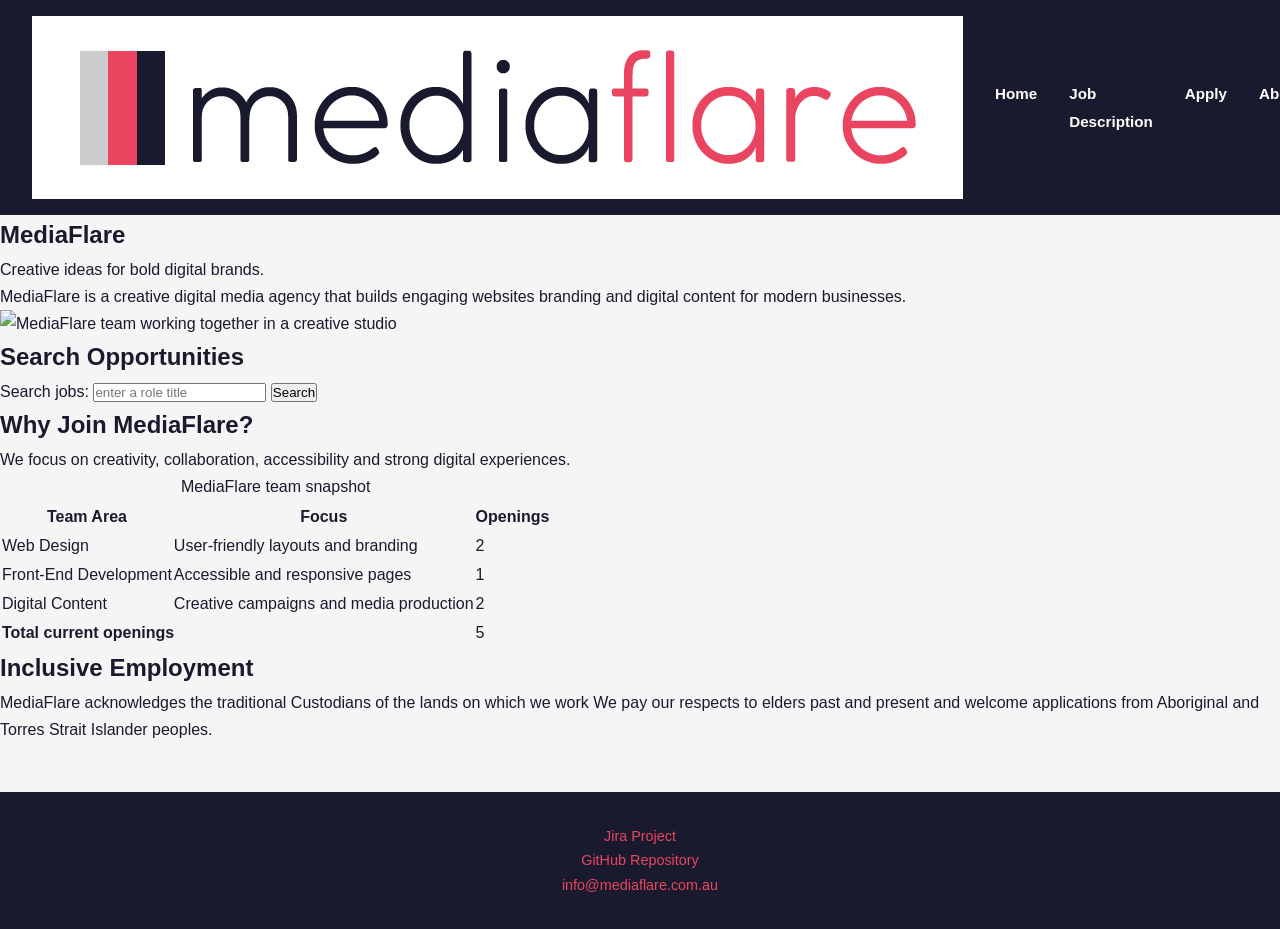
==== index.html @ f5e96e4b "added new footer in jobs html" ====
<!DOCTYPE html>
<html lang="en">

<head>
    <meta charset="UTF-8">
    <meta name="viewport" content="width=device-width, initial-scale=1.0">
    <title>Home - MediaFlare</title>
    <link rel="stylesheet" href="assets/style.css" />
</head>

<body>
    <nav aria-label="Main navigation">
        <img src="assets/mediaflare_logo.svg" alt="mediaflare logo">
        <ul>
            <li><a href="index.html">Home</a></li>
            <li><a href="jobs.html">Job Description</a></li>
            <li><a href="apply.html">Apply</a></li>
            <li><a href="about.html">About</a></li>
        </ul>
    </nav>

    <section>
        <h1>MediaFlare</h1>
        <p>Creative ideas for bold digital brands.</p>
        <p>MediaFlare is a creative digital media agency that builds engaging websites branding and digital content for
            modern businesses.
        </p>
        <img src="assets/team-photo.jpg" alt="MediaFlare team working together in a creative studio">
    </section>

    <main>
        <section>
            <h2>Search Opportunities</h2>
            <form action="jobs.html" method="get">
                <p>
                    <label for="site-search">Search jobs:</label>
                    <input type="text" id="site-search" name="search" placeholder="enter a role title">
                    <button type="submit">Search</button>
                </p>
            </form>
        </section>

        <section>
            <h2>Why Join MediaFlare?</h2>
            <p>
                We focus on creativity, collaboration, accessibility and strong digital experiences.
            </p>

            <table>
                <caption>MediaFlare team snapshot</caption>
                <thead>
                    <tr>
                        <th>Team Area</th>
                        <th>Focus</th>
                        <th>Openings</th>
                    </tr>
                </thead>
                <tbody>
                    <tr>
                        <td>Web Design</td>
                        <td>User-friendly layouts and branding</td>
                        <td>2</td>
                    </tr>
                    <tr>
                        <td>Front-End Development</td>
                        <td>Accessible and responsive pages</td>
                        <td>1</td>
                    </tr>
                    <tr>
                        <td>Digital Content</td>
                        <td>Creative campaigns and media production</td>
                        <td>2</td>
                    </tr>
                </tbody>
                <tfoot>
                    <tr>
                        <td colspan="2"><strong>Total current openings</strong></td>
                        <td>5</td>
                    </tr>
                </tfoot>
            </table>
        </section>

        <section>
            <h2>Inclusive Employment</h2>
            <p>
                MediaFlare acknowledges the traditional Custodians of the lands on which we work We pay our respects to
                elders past and present and welcome applications from Aboriginal and Torres Strait Islander peoples.
            </p>
        </section>
    </main>


    <footer>
        <p><a href="https://cos10026group4.atlassian.net/jira/software/projects/SCRUM/summary">Jira Project</a></p>
        <p><a href="https://github.com/106514992/COS10026-Applied-Web-Project-Part-1-of-2">GitHub Repository</a></p>
        <p><a href="mailto:info@mediaflare.com.au">info@mediaflare.com.au</a></p>
    </footer>

</body>

</html>
---- assets/style.css ----
/* ========================
   About Page CSS
======================== */

/* Global Reset */
* {
    margin: 0;
    padding: 0;
    box-sizing: border-box;
}

body {
    font-family: 'Segoe UI', sans-serif;
    background-color: #f5f5f5;
    color: #1a1a2e;
    line-height: 1.7;
}

/* Nav */
nav {
    display: flex;
    align-items: center;
    gap: 2rem;
    padding: 1rem 2rem;
    background-color: #1a1a2e;
}

nav ul {
    list-style: none;
    display: flex;
    gap: 2rem;
    margin: 0;
    padding: 0;
}

nav ul li a {
    color: #ffffff;
    text-decoration: none;
    font-weight: bold;
    font-size: 0.95rem;
}

nav ul li a:hover {
    color: #e94560;
}

/* Hero */
.about-hero {
    background-color: #1a1a2e;
    color: #ffffff;
    padding: 4rem 2rem;
    text-align: center;
}

.about-hero h1 {
    font-size: 2.5rem;
    color: #e94560;
    margin-bottom: 0.5rem;
}

.about-hero p {
    font-size: 1.1rem;
    color: #cccccc;
}

/* Sections */
.section-container {
    max-width: 1100px;
    margin: 2rem auto;
    padding: 2rem;
    background-color: #ffffff;
    border-radius: 8px;
}

.section-title {
    font-size: 1.6rem;
    color: #1a1a2e;
    border-left: 5px solid #e94560;
    padding-left: 1rem;
    margin-bottom: 1.5rem;
}

/* Acknowledgement */
.acknowledgement {
    background-color: #fff8e7;
    border: 2px solid #e6a817;
    border-radius: 8px;
    padding: 1.5rem 2rem;
}

.acknowledgement h2 {
    color: #7a4f00;
    margin-bottom: 0.75rem;
}

.acknowledgement p {
    color: #5a3e00;
}

/* Group Info List */
.group-info-list {
    list-style: disc;
    padding-left: 1.5rem;
    font-size: 1rem;
    line-height: 2;
}

.group-info-list li ul {
    list-style: circle;
    padding-left: 1.5rem;
}

/* Member Definition List */
dl.member-list {
    display: grid;
    grid-template-columns: 1fr 2fr;
    gap: 1rem 1.5rem;
}

dl.member-list dt {
    font-weight: bold;
    color: #1a1a2e;
    border-bottom: 1px solid #ddd;
    padding-bottom: 1rem;
}

dl.member-list dd {
    color: #444;
    border-bottom: 1px solid #ddd;
    padding-bottom: 1rem;
    margin: 0;
}

/* Quote Block */
.quote-block {
    background: #f0f0f5;
    border-left: 4px solid #e94560;
    padding: 0.75rem 1rem;
    margin-top: 0.75rem;
    border-radius: 0 8px 8px 0;
}

.quote-block .original {
    font-style: italic;
    font-size: 1rem;
    color: #222;
}

.quote-block .translation {
    font-size: 0.85rem;
    color: #666;
    margin-top: 0.25rem;
}

/* Footer */
footer {
    background-color: #1a1a2e;
    color: #cccccc;
    text-align: center;
    padding: 2rem 1rem;
    margin-top: 3rem;
    font-size: 0.9rem;
}

footer a {
    color: #e94560;
    text-decoration: none;
}

footer a:hover {
    text-decoration: underline;
}

/* Responsive */
@media (max-width: 768px) {
    dl.member-list {
        grid-template-columns: 1fr;
    }

    .about-hero h1 {
        font-size: 1.8rem;
    }

    nav {
        flex-direction: column;
        align-items: flex-start;
    }

    nav ul {
        flex-direction: column;
        gap: 0.5rem;
    }
}
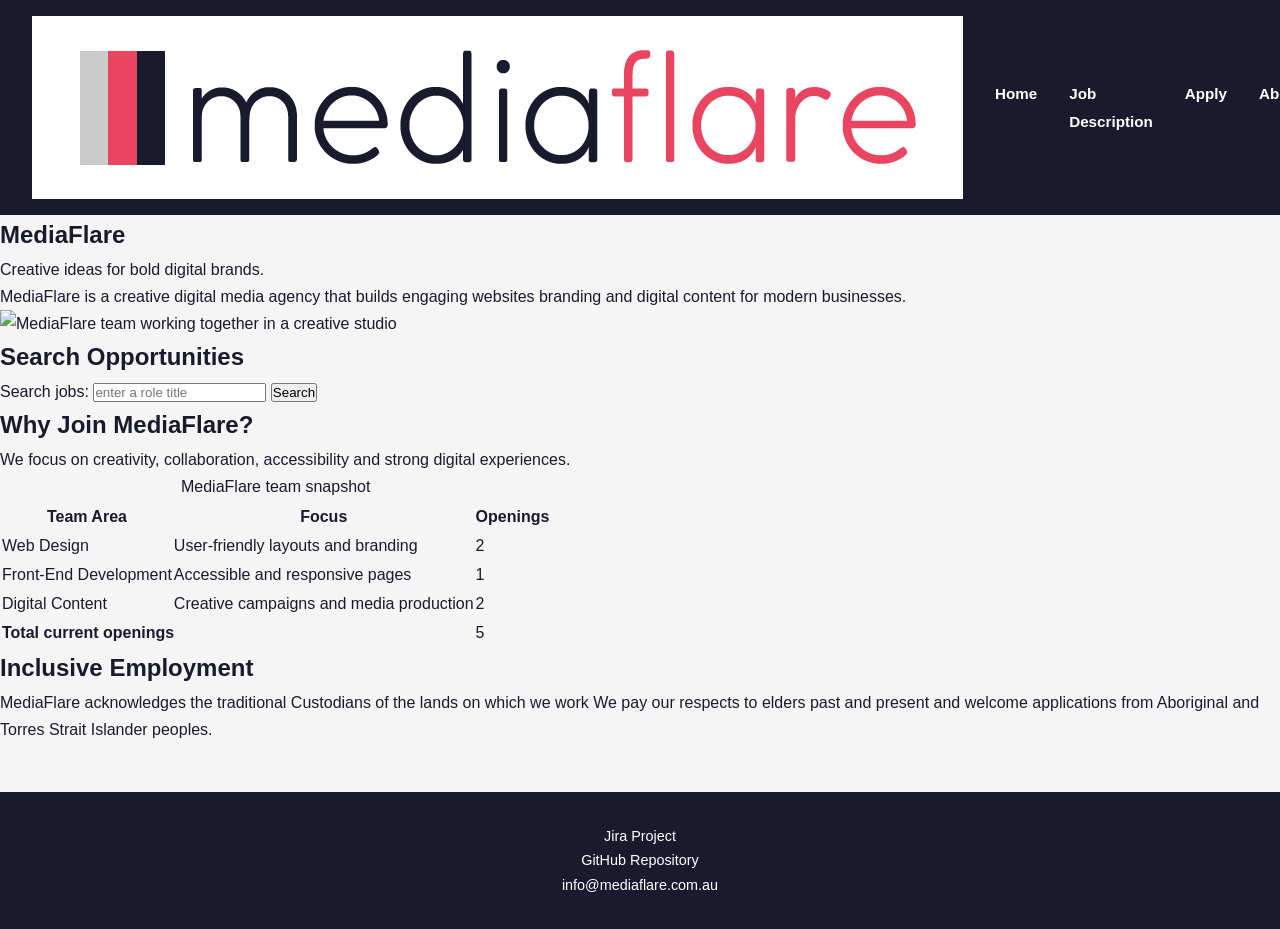
==== commit 12b2938f: "Add accessibility features in nav, footer, jobs page, focus css" ====
--- a/index.html
+++ b/index.html
@@ -94,7 +94,7 @@
     <footer>
         <p><a href="https://cos10026group4.atlassian.net/jira/software/projects/SCRUM/summary">Jira Project</a></p>
         <p><a href="https://github.com/106514992/COS10026-Applied-Web-Project-Part-1-of-2">GitHub Repository</a></p>
-        <p><a href="mailto:info@mediaflare.com.au">info@mediaflare.com.au</a></p>
+        <p><a href="mailto:info@mediaflare.com.au" aria-label="Email us at info@mediaflare.com.au">info@mediaflare.com.au</a></p>
     </footer>
 
 </body>
--- a/assets/style.css
+++ b/assets/style.css
@@ -7,6 +7,12 @@
     margin: 0;
     padding: 0;
     box-sizing: border-box;
+}
+
+/* Add focus style for tab key navigation - does not conflict with any page styling.*/
+:focus-visible {
+    outline: 3px solid #e94560;
+    outline-offset: 2px;
 }
 
 body {
@@ -163,7 +169,7 @@
 }
 
 footer a {
-    color: #e94560;
+    color: #ffffff;
     text-decoration: none;
 }
 
@@ -190,4 +196,375 @@
         flex-direction: column;
         gap: 0.5rem;
     }
+}
+
+
+/* Group Photo */
+
+figure.group-photo {
+    border: 3px solid #1a1a2e;
+    display: inline-block;
+    padding: 0.5rem;
+    border-radius: 8px;
+    text-align: center;
+}
+
+figure.group-photo figcaption {
+    font-size: 0.9rem;
+    color: #555;
+    margin-top: 0.5rem;
+    font-style: italic;
+}
+
+/* Fun Facts Table */
+table.fun-facts {
+    width: 100%;
+    border-collapse: collapse;
+    margin-top: 1rem;
+}
+
+table.fun-facts caption {
+    font-size: 1rem;
+    font-weight: bold;
+    margin-bottom: 0.75rem;
+    color: #1a1a2e;
+    text-align: left;
+}
+
+table.fun-facts th {
+    background-color: #1a1a2e;
+    color: #ffffff;
+    padding: 0.75rem 1rem;
+    text-align: left;
+}
+
+table.fun-facts td {
+    padding: 0.75rem 1rem;
+    border-bottom: 1px solid #ddd;
+}
+
+table.fun-facts tr:nth-child(even) {
+    background-color: #f2f2f2;
+}
+
+table.fun-facts tr:hover {
+    background-color: #fde8ec;
+}
+
+/* ==========================================================
+   apply.css — Job Application page styles- Ivan
+   Every selector is matched to IDs on apply.html. I MADE SURE IT DOESNT BREAK OTHER PAGES
+   ========================================================== */
+
+
+/*  Page background & centering  */
+
+#apply-main {
+    min-height: 100vh;
+    padding: 3rem 1.5rem 5rem;
+    background-color: #f5f5f5;
+}
+
+#apply-section {
+    max-width: 740px;
+    margin: 0 auto;
+}
+
+
+/*  Form - vertical stack of fieldsets  */
+
+#apply-form {
+    display: flex;
+    flex-direction: column;
+    gap: 2rem;
+}
+
+
+#apply-form fieldset {
+    border: 1.5px solid #ddd;
+    padding: 1.75rem;
+    background: #ffffff;
+    border-radius: 8px;
+    flex-direction: column;
+    gap: 0.5rem;
+}
+
+/* Nested fieldsets (Gender, Skill List) - lighter treatment */
+#fieldset-gender,
+#fieldset-skill-list {
+    border: 1px dashed #ddd;
+    border-radius: 8px;
+    padding: 1.25rem 1.5rem;
+    box-shadow: none;
+    margin-top: 0.5rem;
+}
+
+/* Legend - uppercase label in brand pink */
+#apply-form legend {
+    font-size: 0.7rem;
+    font-weight: 700; /* bolds slightly*/
+    text-transform: uppercase;
+    color: #1a1a2e;
+    padding: 0 0.5rem;
+    background: #ffffff;
+    border: 1.5px solid #ddd;
+    border-radius: 8px;
+}
+
+
+/*  Field labels  */
+
+#apply-form label {
+    font-size: 0.85rem;
+    font-weight: 600;
+    color: #1a1a2e;
+    margin-top: 0.75rem;
+    display: block;
+}
+
+/* No extra top gap on the very first label in a fieldset */
+#apply-form fieldset > label:first-of-type {
+    margin-top: 0.25rem;
+}
+
+/* Radio / checkbox labels - horizontal, not block */
+#fieldset-gender label,
+#fieldset-skill-list label {
+    display: flex;
+    align-items: center;
+    gap: 0.5rem;
+    font-weight: 400;
+    color: #1a1a2e;
+    margin-top: 0.4rem;
+    cursor: pointer;
+}
+
+
+/* Text inputs, email, tel, select, textarea  */
+
+#apply-form input[type="text"],
+#apply-form input[type="email"],
+#apply-form input[type="tel"],
+#apply-form select,
+#apply-form textarea {
+    width: 100%;
+    box-sizing: border-box;
+    padding: 0.6rem 0.85rem;
+    border: 1.5px solid #ccc;
+    border-radius: 6px;
+    font-size: 0.9rem;
+    font-family: inherit;
+    color: #1a1a2e;
+    background: #fff;
+    transition: border-color 0.15s, box-shadow 0.15s;
+    outline: none;
+}
+
+/* "Focus ring" for select section brings emphasis to it */
+#apply-form input[type="text"]:focus,
+#apply-form input[type="email"]:focus,
+#apply-form input[type="tel"]:focus,
+#apply-form select:focus,
+#apply-form textarea:focus {
+    border-color: #e94560;
+    box-shadow: 0 0 0 3px rgba(233, 69, 96, 0.12);
+}
+
+#apply-form textarea {
+    resize: vertical;
+    min-height: 110px;
+    line-height: 1.5;
+}
+
+/*  Radio and checkbox inputs  */
+
+#fieldset-gender input[type="radio"],
+#fieldset-skill-list input[type="checkbox"] {
+    accent-color: #e94560;
+
+    cursor: pointer;
+
+}
+
+
+/*  Hint text below inputs  */
+
+#apply-form small {
+    font-size: 0.76rem;
+    color: #666;
+    display: block;
+}
+
+
+/*  Validation colours (only after user interaction)  */
+
+/* Red border when a field has content that fails validation */
+#apply-form select:invalid:not(:focus) {
+    border-color: #e94560;
+}
+
+/* Green border once a field is filled in correctly */
+#apply-form input:valid:not(:placeholder-shown) {
+    border-color: #2ecc7a;
+}
+
+
+/*  Submit button */
+
+
+#apply-submit {
+    align-self: flex-start;
+    padding: 0.75rem 2rem;
+    color: #1a1a2e;
+    border: none;
+    border-radius: 6px;
+    font-size: 0.9rem;
+    font-weight: 700;
+    cursor: pointer;
+
+
+}
+
+#apply-submit:hover {
+    transform: translateY(-1px);
+}
+
+
+
+/*  Responsiveness - single-column on small screens  */
+
+@media (max-width: 600px) {
+    #apply-main {
+        padding: 2rem 1rem 4rem;
+    }
+
+    #apply-form fieldset {
+        padding: 1.25rem 1rem;
+    }
+
+    #apply-submit {
+        width: 100%;
+    }
+}
+
+
+/* ==========================================================
+   jobs.css — Job listing page styles - Charlie
+   Every selector is matched to classes and IDs on jobs.html. I also ensured no other pages are affected by these styles
+   ========================================================== */
+
+
+
+/* Jobs page hero styling */
+
+.jobs-hero {
+    background-color: #1a1a2e;
+    color: #ffffff;
+    padding: 4rem 2rem;
+    text-align: center;
+    overflow: hidden;
+    position: relative;
+}
+
+/* Animated shape in hero */
+.hero-shape {
+    position: absolute;
+    top: 0;
+    left: 0;
+    width: 300px;
+    height: 100%;
+    background-color: #e94560;
+    clip-path: polygon(52% 0%, 0% 0%, 0% 100%, 100% 100%); /*(x,y) for each corner (clockwise) */
+    opacity: 0.15;
+    transform: translateX(-100%);
+    animation: shapeSlide 0.8s cubic-bezier(0.2, 1, 0.3, 1) forwards;
+    animation-delay: 0.5s;
+}
+
+/* Animation for hero shape */
+@keyframes shapeSlide {
+    to {
+        transform: translateX(0);
+    }
+}
+
+#jobs-page-title {
+    opacity: 0;
+    transform: translateY(30px);
+    animation: titleReveal 0.9s cubic-bezier(0.2, 1, 0.3, 1) forwards;
+    animation-delay: 0.2s;
+}
+
+.jobs-hero h1 {
+    font-size: 2.5rem;
+    color: #e94560;
+    margin-bottom: 0.5rem;
+    position: relative;
+}
+
+.jobs-hero p {
+    font-size: 1.1rem;
+    color: #cccccc;
+    position: relative;
+}
+
+/* Animation for hero h1 */
+@keyframes titleReveal {
+    to {
+        opacity: 1;
+        transform: translateY(0);
+    }
+}
+
+/* Main page content styling */
+
+#jobs-main {
+    max-width: 1100px;
+    margin: auto;
+    overflow: hidden;
+}
+
+/* Contains all job listings */
+#jobs-content {
+    margin-right: calc(25% + 2rem);
+    padding: 2rem;
+}
+
+/* For any sections on Jobs page */
+.jobs-section-container {
+    margin-bottom: 2rem;
+    padding: 2rem;
+    background-color: #ffffff;
+    border-radius: 8px;
+}
+
+.jobs-section-container h3 {
+    margin-top: 1rem;
+}
+
+.job-header {
+    display: flex;
+    justify-content: space-between;
+    align-items: flex-start;
+    flex-wrap: wrap;
+}
+
+.job-header h2 {
+    margin-right: 2rem;
+}
+
+.jobs-reference-number {
+    text-align: right;
+    font-style: italic;
+    color: #555555;
+    font-size: 0.9em;
+}
+
+#jobs-content section ul {
+    list-style-type: disc;
+    margin-left: 30px;
+}
+
+#jobs-content section ol {
+    margin-left: 30px;
 }
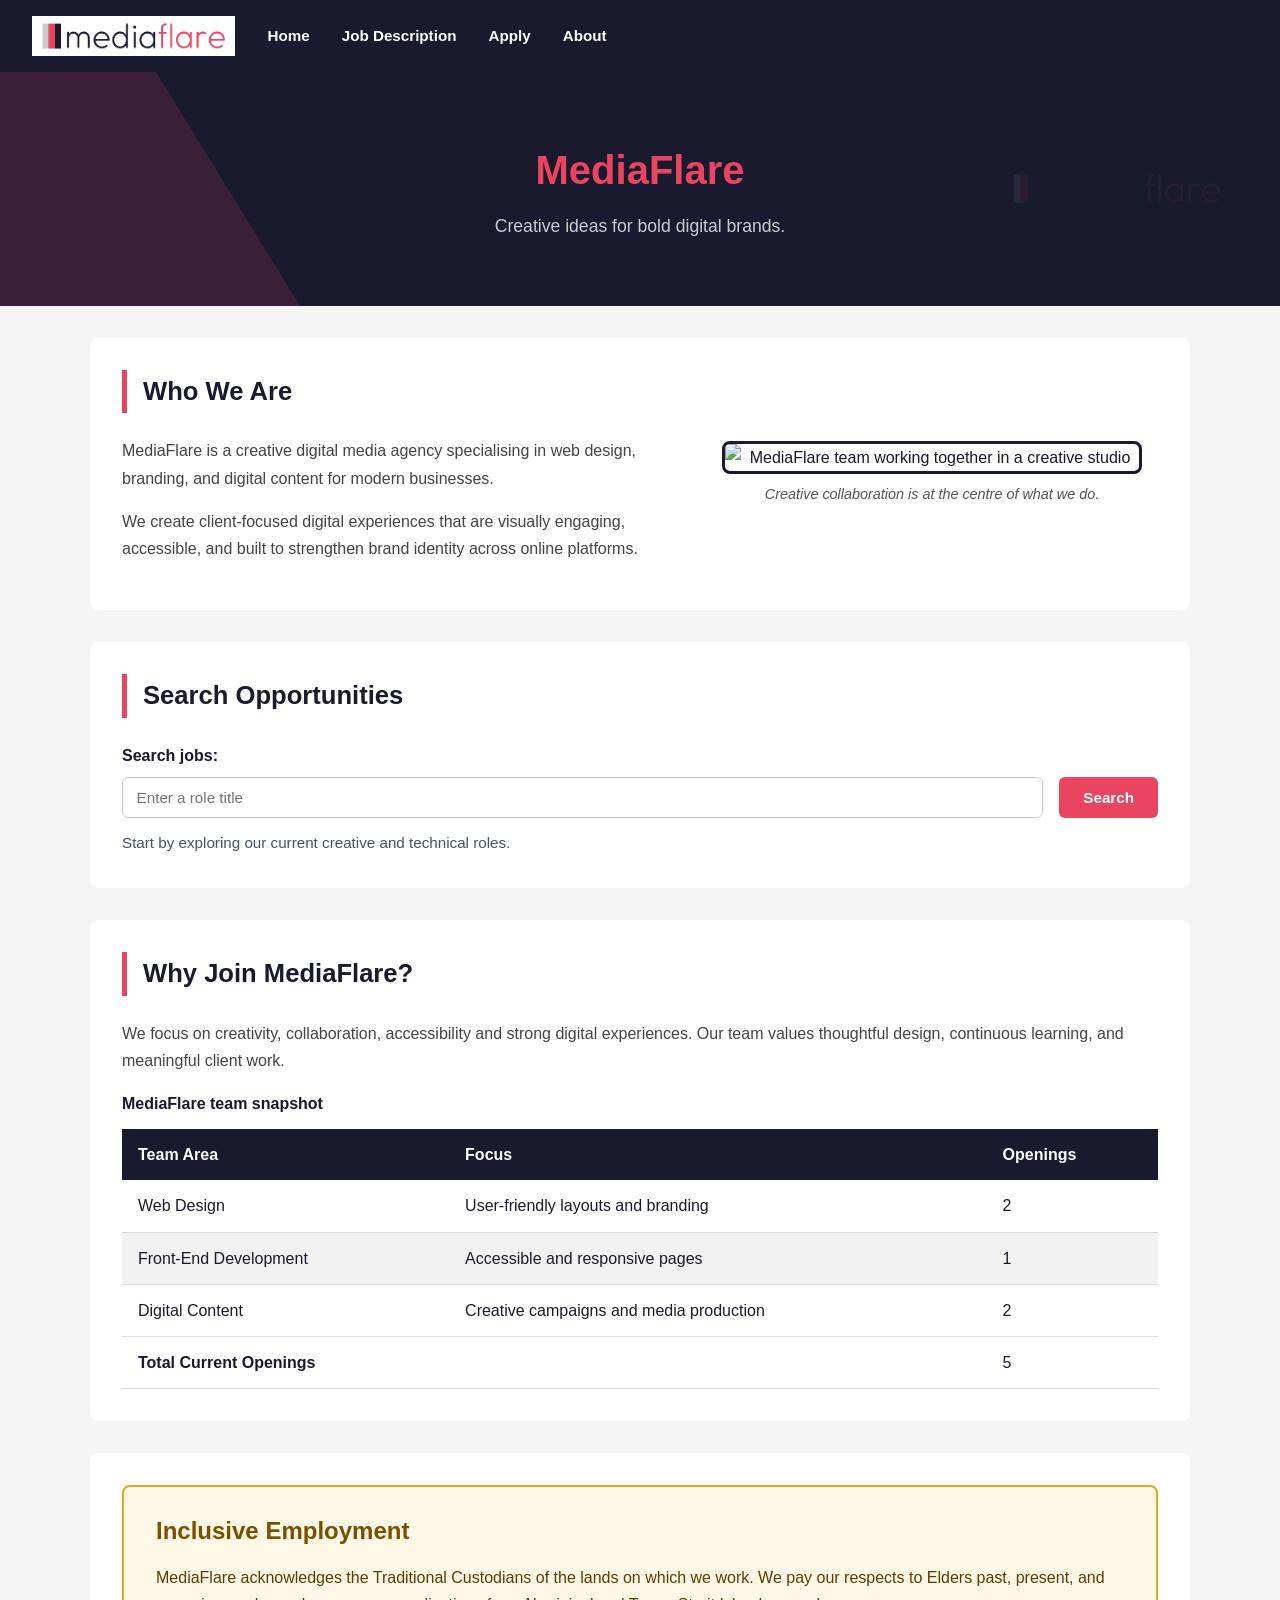
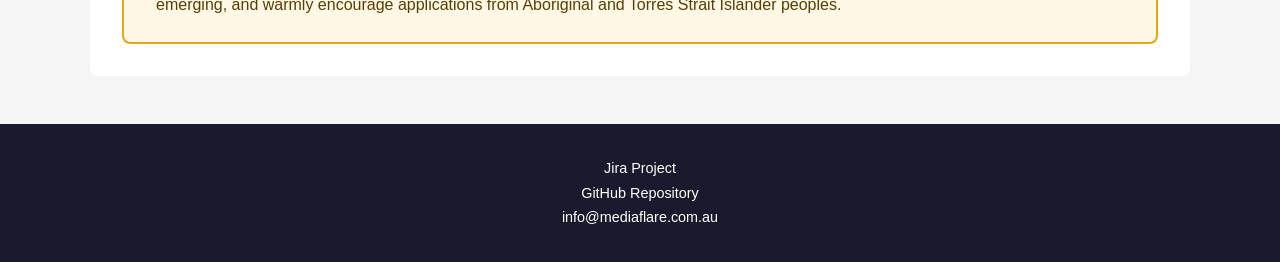
==== commit d56a91af: "Update index.html" ====
--- a/index.html
+++ b/index.html
@@ -4,13 +4,22 @@
 <head>
     <meta charset="UTF-8">
     <meta name="viewport" content="width=device-width, initial-scale=1.0">
+    <meta name="author" content="Sam O'Connor">
     <title>Home - MediaFlare</title>
     <link rel="stylesheet" href="assets/style.css" />
+
+    <style>
+        .home-search-note {
+            margin-top: 0.75rem;
+            color: #4a4f6a;
+            font-size: 0.95rem;
+        }
+    </style>
 </head>
 
 <body>
     <nav aria-label="Main navigation">
-        <img src="assets/mediaflare_logo.svg" alt="mediaflare logo">
+        <img src="assets/mediaflare_logo.svg" alt="MediaFlare logo" height="40" />
         <ul>
             <li><a href="index.html">Home</a></li>
             <li><a href="jobs.html">Job Description</a></li>
@@ -19,40 +28,62 @@
         </ul>
     </nav>
 
-    <section>
+    <header class="jobs-hero home-hero">
+        <div class="hero-shape" aria-hidden="true"></div>
         <h1>MediaFlare</h1>
         <p>Creative ideas for bold digital brands.</p>
-        <p>MediaFlare is a creative digital media agency that builds engaging websites branding and digital content for
-            modern businesses.
-        </p>
-        <img src="assets/team-photo.jpg" alt="MediaFlare team working together in a creative studio">
-    </section>
+    </header>
 
-    <main>
-        <section>
-            <h2>Search Opportunities</h2>
-            <form action="jobs.html" method="get">
-                <p>
-                    <label for="site-search">Search jobs:</label>
-                    <input type="text" id="site-search" name="search" placeholder="enter a role title">
-                    <button type="submit">Search</button>
-                </p>
+    <main id="home-main">
+        <section class="section-container">
+            <div class="home-intro">
+                <div class="home-intro-text">
+                    <h2 class="section-title">Who We Are</h2>
+                    <p>
+                        MediaFlare is a creative digital media agency specialising in web design, branding,
+                        and digital content for modern businesses.
+                    </p>
+                    <p>
+                        We create client-focused digital experiences that are visually engaging, accessible,
+                        and built to strengthen brand identity across online platforms.
+                    </p>
+                </div>
+
+                <figure class="home-team-figure">
+                    <img src="assets/team-photo.jpg" alt="MediaFlare team working together in a creative studio">
+                    <figcaption>Creative collaboration is at the centre of what we do.</figcaption>
+                </figure>
+            </div>
+        </section>
+
+        <section class="section-container">
+            <h2 class="section-title">Search Opportunities</h2>
+            <form class="home-search-form" action="jobs.html" method="get">
+                <div class="home-search-row">
+                    <div class="home-search-field">
+                        <label for="site-search">Search jobs:</label>
+                        <input type="text" id="site-search" name="search" placeholder="Enter a role title">
+                    </div>
+                    <button type="submit" style="background-color: #e94560; color: #ffffff;">Search</button>
+                </div>
+                <p class="home-search-note">Start by exploring our current creative and technical roles.</p>
             </form>
         </section>
 
-        <section>
-            <h2>Why Join MediaFlare?</h2>
-            <p>
+        <section class="section-container">
+            <h2 class="section-title">Why Join MediaFlare?</h2>
+            <p class="home-section-text">
                 We focus on creativity, collaboration, accessibility and strong digital experiences.
+                Our team values thoughtful design, continuous learning, and meaningful client work.
             </p>
 
-            <table>
+            <table class="home-table">
                 <caption>MediaFlare team snapshot</caption>
                 <thead>
                     <tr>
-                        <th>Team Area</th>
-                        <th>Focus</th>
-                        <th>Openings</th>
+                        <th scope="col">Team Area</th>
+                        <th scope="col">Focus</th>
+                        <th scope="col">Openings</th>
                     </tr>
                 </thead>
                 <tbody>
@@ -74,29 +105,32 @@
                 </tbody>
                 <tfoot>
                     <tr>
-                        <td colspan="2"><strong>Total current openings</strong></td>
+                        <td colspan="2"><strong>Total Current Openings</strong></td>
                         <td>5</td>
                     </tr>
                 </tfoot>
             </table>
         </section>
 
-        <section>
-            <h2>Inclusive Employment</h2>
-            <p>
-                MediaFlare acknowledges the traditional Custodians of the lands on which we work We pay our respects to
-                elders past and present and welcome applications from Aboriginal and Torres Strait Islander peoples.
-            </p>
+        <section class="section-container">
+            <article class="acknowledgement" aria-label="Inclusive employment statement">
+                <h2>Inclusive Employment</h2>
+                <p>
+                    MediaFlare acknowledges the Traditional Custodians of the lands on which we work.
+                    We pay our respects to Elders past, present, and emerging, and warmly encourage
+                    applications from Aboriginal and Torres Strait Islander peoples.
+                </p>
+            </article>
         </section>
     </main>
-
 
     <footer>
         <p><a href="https://cos10026group4.atlassian.net/jira/software/projects/SCRUM/summary">Jira Project</a></p>
         <p><a href="https://github.com/106514992/COS10026-Applied-Web-Project-Part-1-of-2">GitHub Repository</a></p>
-        <p><a href="mailto:info@mediaflare.com.au" aria-label="Email us at info@mediaflare.com.au">info@mediaflare.com.au</a></p>
+        <p><a href="mailto:info@mediaflare.com.au"
+                aria-label="Email us at info@mediaflare.com.au">info@mediaflare.com.au</a></p>
     </footer>
 
 </body>
 
-</html>+</html>
--- a/assets/style.css
+++ b/assets/style.css
@@ -450,14 +450,14 @@
 
 /* ==========================================================
    jobs.css — Job listing page styles - Charlie
-   Every selector is matched to classes and IDs on jobs.html. I also ensured no other pages are affected by these styles
+   Every selector is matched to classes and IDs on jobs.html. I also ensured no other pages are accidentally affected by these styles
    ========================================================== */
 
 
 
-/* Jobs page hero styling */
-
-.jobs-hero {
+/* Jobs and about page hero styling */
+
+.jobs-hero, .about-hero {
     background-color: #1a1a2e;
     color: #ffffff;
     padding: 4rem 2rem;
@@ -477,8 +477,8 @@
     clip-path: polygon(52% 0%, 0% 0%, 0% 100%, 100% 100%); /*(x,y) for each corner (clockwise) */
     opacity: 0.15;
     transform: translateX(-100%);
-    animation: shapeSlide 0.8s cubic-bezier(0.2, 1, 0.3, 1) forwards;
-    animation-delay: 0.5s;
+    animation: shapeSlide 1.8s cubic-bezier(0.2, 1, 0.3, 1) forwards;
+    animation-delay: 0.2s;
 }
 
 /* Animation for hero shape */
@@ -488,21 +488,18 @@
     }
 }
 
-#jobs-page-title {
+.jobs-hero h1, .about-hero h1 {
+    font-size: 2.5rem;
+    color: #e94560;
+    margin-bottom: 0.5rem;
+    position: relative;
     opacity: 0;
     transform: translateY(30px);
     animation: titleReveal 0.9s cubic-bezier(0.2, 1, 0.3, 1) forwards;
     animation-delay: 0.2s;
 }
 
-.jobs-hero h1 {
-    font-size: 2.5rem;
-    color: #e94560;
-    margin-bottom: 0.5rem;
-    position: relative;
-}
-
-.jobs-hero p {
+.jobs-hero p, .about-hero p {
     font-size: 1.1rem;
     color: #cccccc;
     position: relative;
@@ -514,6 +511,10 @@
         opacity: 1;
         transform: translateY(0);
     }
+}
+
+#jobs-aside {
+    background-color: transparent;
 }
 
 /* Main page content styling */
@@ -567,4 +568,165 @@
 
 #jobs-content section ol {
     margin-left: 30px;
-}+}
+
+.home-hero {
+    background-image:
+        linear-gradient(rgba(26, 26, 46, 0.92), rgba(26, 26, 46, 0.92)),
+        url("mediaflare_logo_transparent_bg.svg");
+    background-repeat: no-repeat, no-repeat;
+    background-position: center, right 3rem center;
+    background-size: cover, 230px;
+}
+
+#home-main {
+    max-width: 1100px;
+    margin: auto;
+}
+
+.home-intro {
+    display: flex;
+    gap: 2rem;
+    align-items: center;
+    justify-content: space-between;
+    flex-wrap: wrap;
+}
+
+.home-intro-text {
+    flex: 1 1 420px;
+}
+
+.home-intro-text p {
+    color: #444;
+    margin-bottom: 1rem;
+}
+
+.home-team-figure {
+    flex: 1 1 320px;
+    text-align: center;
+    margin: 0;
+}
+
+.home-team-figure img {
+    width: 100%;
+    max-width: 420px;
+    border: 3px solid #1a1a2e;
+    border-radius: 8px;
+    display: block;
+    margin: 0 auto;
+}
+
+.home-team-figure figcaption {
+    font-size: 0.9rem;
+    color: #555;
+    margin-top: 0.5rem;
+    font-style: italic;
+}
+
+.home-search-form {
+    margin-top: 0.5rem;
+}
+
+.home-search-row {
+    display: flex;
+    gap: 1rem;
+    align-items: end;
+    flex-wrap: wrap;
+}
+
+.home-search-field {
+    flex: 1 1 280px;
+}
+
+.home-search-field label {
+    display: block;
+    font-weight: 600;
+    color: #1a1a2e;
+    margin-bottom: 0.5rem;
+}
+
+.home-search-field input[type="text"] {
+    width: 100%;
+    padding: 0.7rem 0.85rem;
+    border: 1.5px solid #ccc;
+    border-radius: 6px;
+    font-size: 0.95rem;
+    font-family: inherit;
+    color: #1a1a2e;
+    background: #ffffff;
+}
+
+.home-search-field input[type="text"]:focus {
+    border-color: #e94560;
+    box-shadow: 0 0 0 3px rgba(233, 69, 96, 0.12);
+    outline: none;
+}
+
+.home-search-form button {
+    padding: 0.75rem 1.5rem;
+    border: none;
+    border-radius: 6px;
+    font-size: 0.95rem;
+    font-weight: 700;
+    cursor: pointer;
+    transition: transform 0.15s ease;
+}
+
+.home-search-form button:hover {
+    transform: translateY(-1px);
+}
+
+.home-section-text {
+    color: #444;
+    margin-bottom: 1rem;
+}
+
+.home-table {
+    width: 100%;
+    border-collapse: collapse;
+    margin-top: 1rem;
+}
+
+.home-table caption {
+    font-size: 1rem;
+    font-weight: bold;
+    margin-bottom: 0.75rem;
+    color: #1a1a2e;
+    text-align: left;
+}
+
+.home-table th {
+    background-color: #1a1a2e;
+    color: #ffffff;
+    padding: 0.75rem 1rem;
+    text-align: left;
+}
+
+.home-table td {
+    padding: 0.75rem 1rem;
+    border-bottom: 1px solid #ddd;
+}
+
+.home-table tr:nth-child(even) {
+    background-color: #f2f2f2;
+}
+
+.home-table tr:hover {
+    background-color: #fde8ec;
+}
+
+@media (max-width: 768px) {
+    .home-hero {
+        background-position: center, center bottom 1rem;
+        background-size: cover, 160px;
+    }
+
+    .home-search-row {
+        flex-direction: column;
+        align-items: stretch;
+    }
+
+    .home-search-form button {
+        width: 100%;
+    }
+}
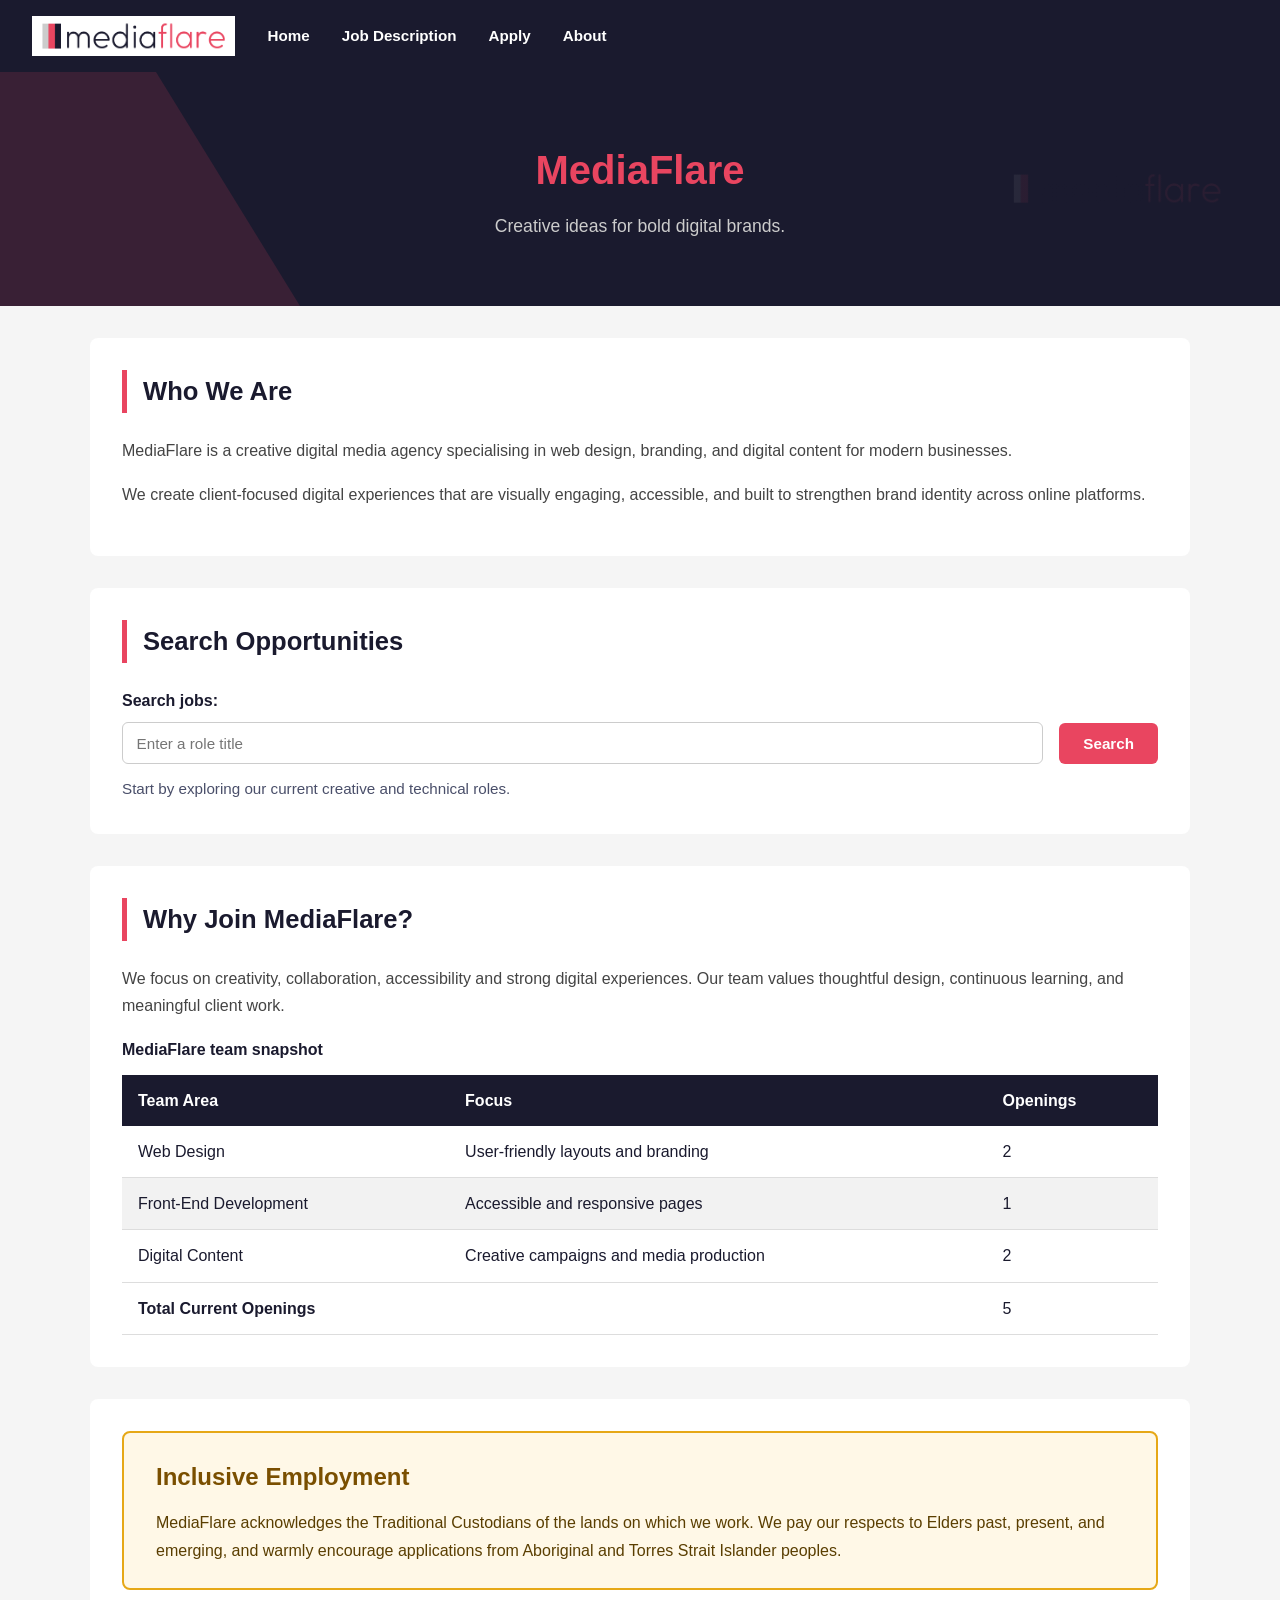
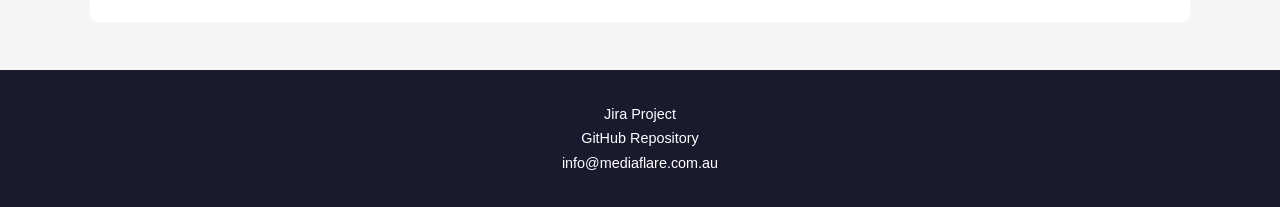
==== commit 04458e68: "Update index.html" ====
--- a/index.html
+++ b/index.html
@@ -47,13 +47,6 @@
                         We create client-focused digital experiences that are visually engaging, accessible,
                         and built to strengthen brand identity across online platforms.
                     </p>
-                </div>
-
-                <figure class="home-team-figure">
-                    <img src="assets/team-photo.jpg" alt="MediaFlare team working together in a creative studio">
-                    <figcaption>Creative collaboration is at the centre of what we do.</figcaption>
-                </figure>
-            </div>
         </section>
 
         <section class="section-container">
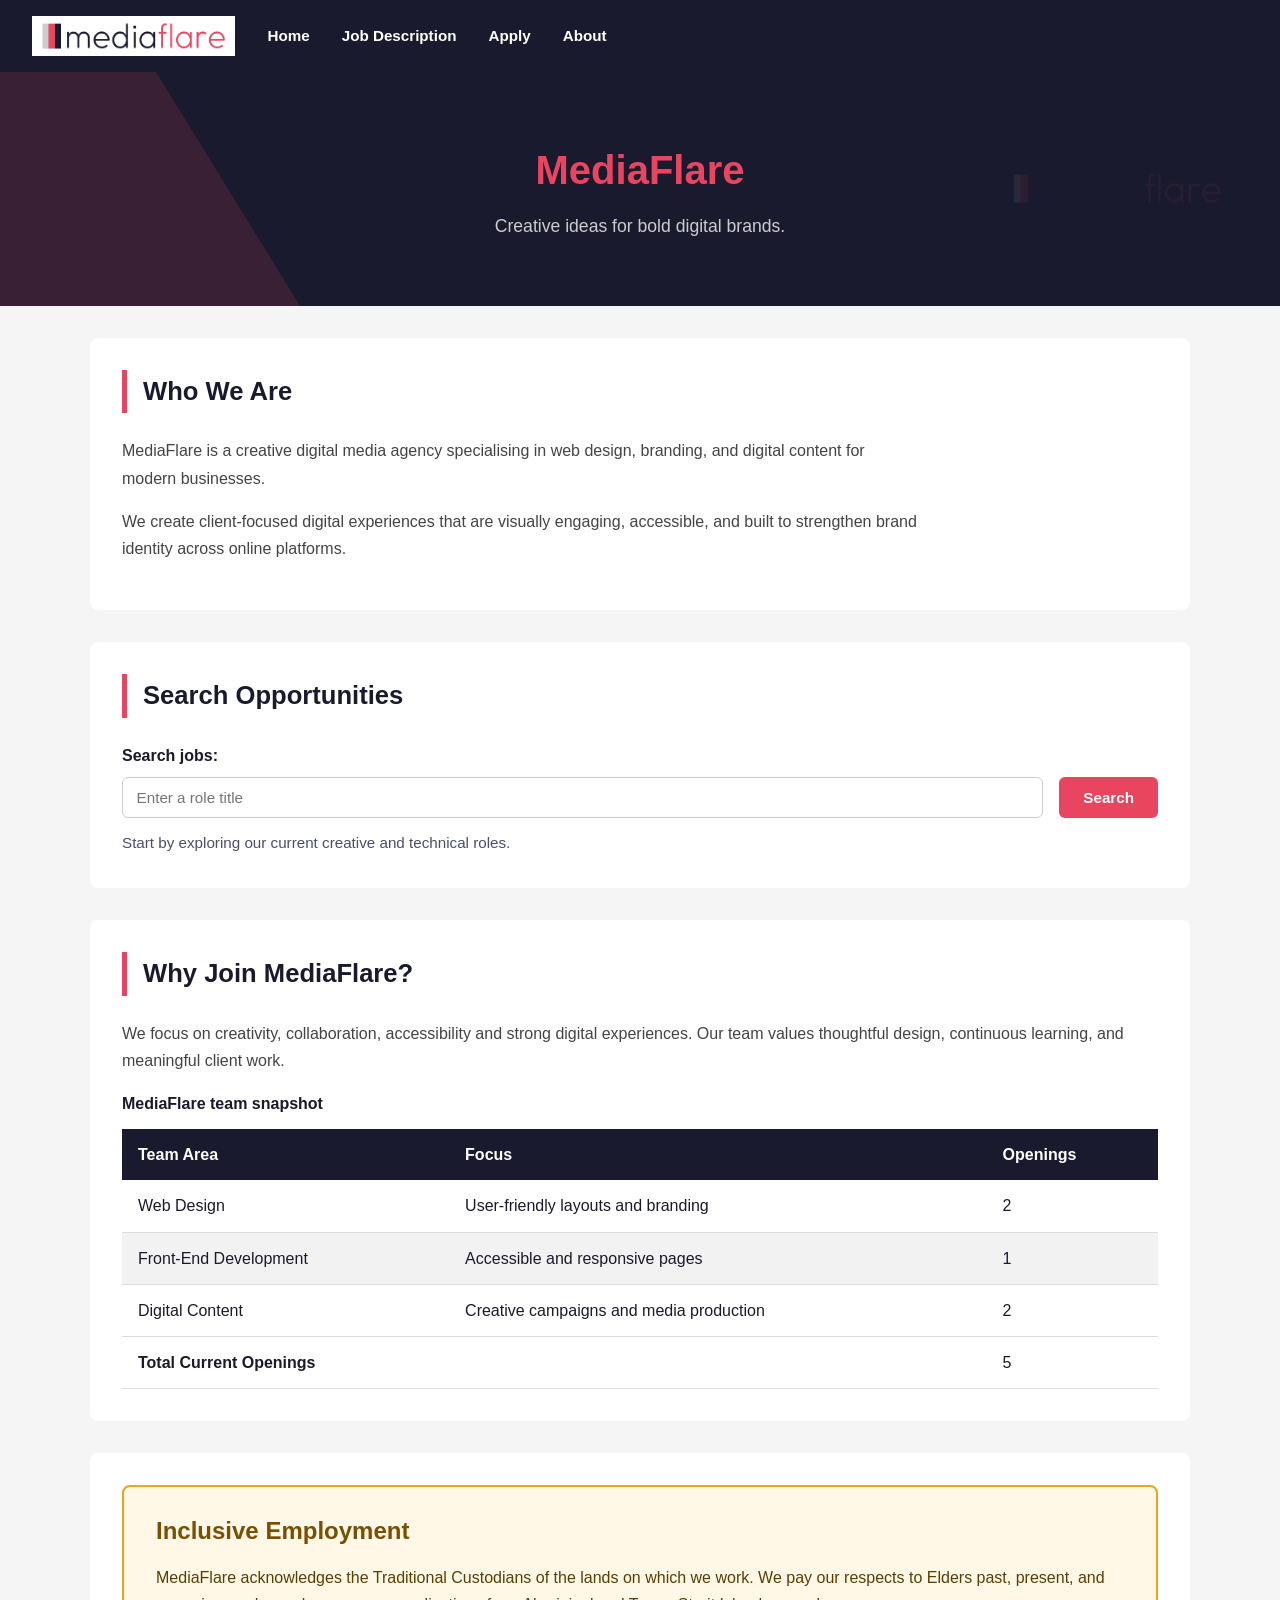
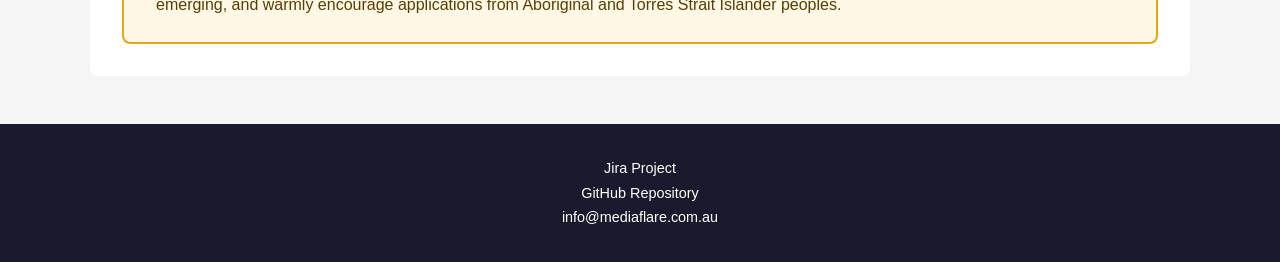
==== commit 6b233eb2: "Update index.html Fixed HTML errors on W3" ====
--- a/index.html
+++ b/index.html
@@ -6,7 +6,7 @@
     <meta name="viewport" content="width=device-width, initial-scale=1.0">
     <meta name="author" content="Sam O'Connor">
     <title>Home - MediaFlare</title>
-    <link rel="stylesheet" href="assets/style.css" />
+    <link rel="stylesheet" href="assets/style.css">
 
     <style>
         .home-search-note {
@@ -19,7 +19,7 @@
 
 <body>
     <nav aria-label="Main navigation">
-        <img src="assets/mediaflare_logo.svg" alt="MediaFlare logo" height="40" />
+        <img src="assets/mediaflare_logo.svg" alt="MediaFlare logo" height="40">
         <ul>
             <li><a href="index.html">Home</a></li>
             <li><a href="jobs.html">Job Description</a></li>
@@ -47,6 +47,8 @@
                         We create client-focused digital experiences that are visually engaging, accessible,
                         and built to strengthen brand identity across online platforms.
                     </p>
+                </div>
+            </div>
         </section>
 
         <section class="section-container">
@@ -105,7 +107,7 @@
             </table>
         </section>
 
-        <section class="section-container">
+        <div class="section-container">
             <article class="acknowledgement" aria-label="Inclusive employment statement">
                 <h2>Inclusive Employment</h2>
                 <p>
@@ -114,14 +116,13 @@
                     applications from Aboriginal and Torres Strait Islander peoples.
                 </p>
             </article>
-        </section>
+        </div>
     </main>
 
     <footer>
         <p><a href="https://cos10026group4.atlassian.net/jira/software/projects/SCRUM/summary">Jira Project</a></p>
         <p><a href="https://github.com/106514992/COS10026-Applied-Web-Project-Part-1-of-2">GitHub Repository</a></p>
-        <p><a href="mailto:info@mediaflare.com.au"
-                aria-label="Email us at info@mediaflare.com.au">info@mediaflare.com.au</a></p>
+        <p><a href="mailto:info@mediaflare.com.au" aria-label="Email us at info@mediaflare.com.au">info@mediaflare.com.au</a></p>
     </footer>
 
 </body>
--- a/assets/style.css
+++ b/assets/style.css
@@ -570,6 +570,8 @@
     margin-left: 30px;
 }
 
+/* Index Page */
+
 .home-hero {
     background-image:
         linear-gradient(rgba(26, 26, 46, 0.92), rgba(26, 26, 46, 0.92)),
@@ -585,42 +587,16 @@
 }
 
 .home-intro {
-    display: flex;
-    gap: 2rem;
-    align-items: center;
-    justify-content: space-between;
-    flex-wrap: wrap;
+    display: block;
 }
 
 .home-intro-text {
-    flex: 1 1 420px;
+    max-width: 800px;
 }
 
 .home-intro-text p {
     color: #444;
     margin-bottom: 1rem;
-}
-
-.home-team-figure {
-    flex: 1 1 320px;
-    text-align: center;
-    margin: 0;
-}
-
-.home-team-figure img {
-    width: 100%;
-    max-width: 420px;
-    border: 3px solid #1a1a2e;
-    border-radius: 8px;
-    display: block;
-    margin: 0 auto;
-}
-
-.home-team-figure figcaption {
-    font-size: 0.9rem;
-    color: #555;
-    margin-top: 0.5rem;
-    font-style: italic;
 }
 
 .home-search-form {
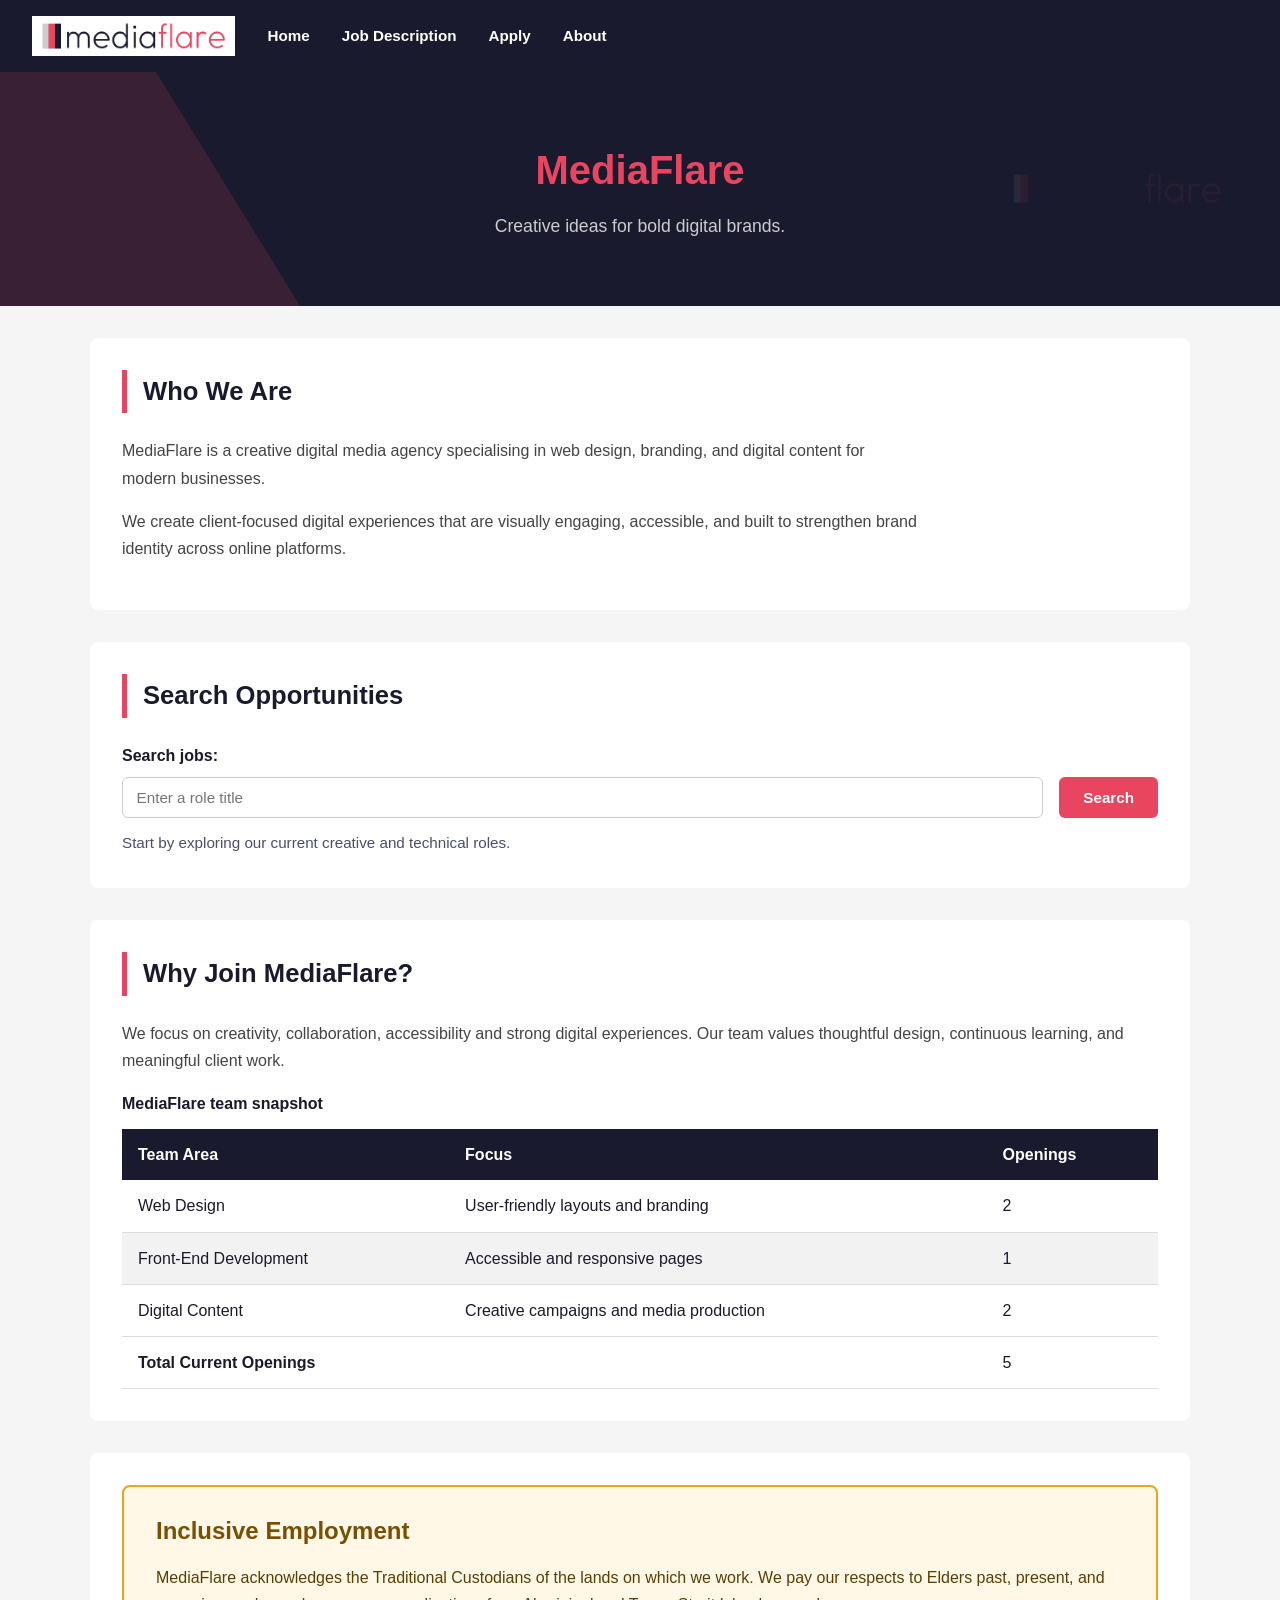
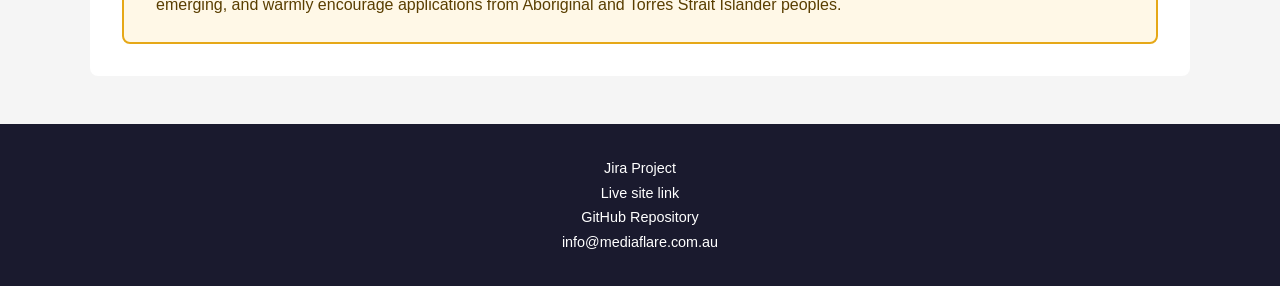
==== commit f33b434a: "Add live site link to footer" ====
--- a/index.html
+++ b/index.html
@@ -121,6 +121,7 @@
 
     <footer>
         <p><a href="https://cos10026group4.atlassian.net/jira/software/projects/SCRUM/summary">Jira Project</a></p>
+        <p><a href="https://106514992.github.io/COS10026-Applied-Web-Project-Part-1-of-2/index.html">Live site link</a></p>
         <p><a href="https://github.com/106514992/COS10026-Applied-Web-Project-Part-1-of-2">GitHub Repository</a></p>
         <p><a href="mailto:info@mediaflare.com.au" aria-label="Email us at info@mediaflare.com.au">info@mediaflare.com.au</a></p>
     </footer>
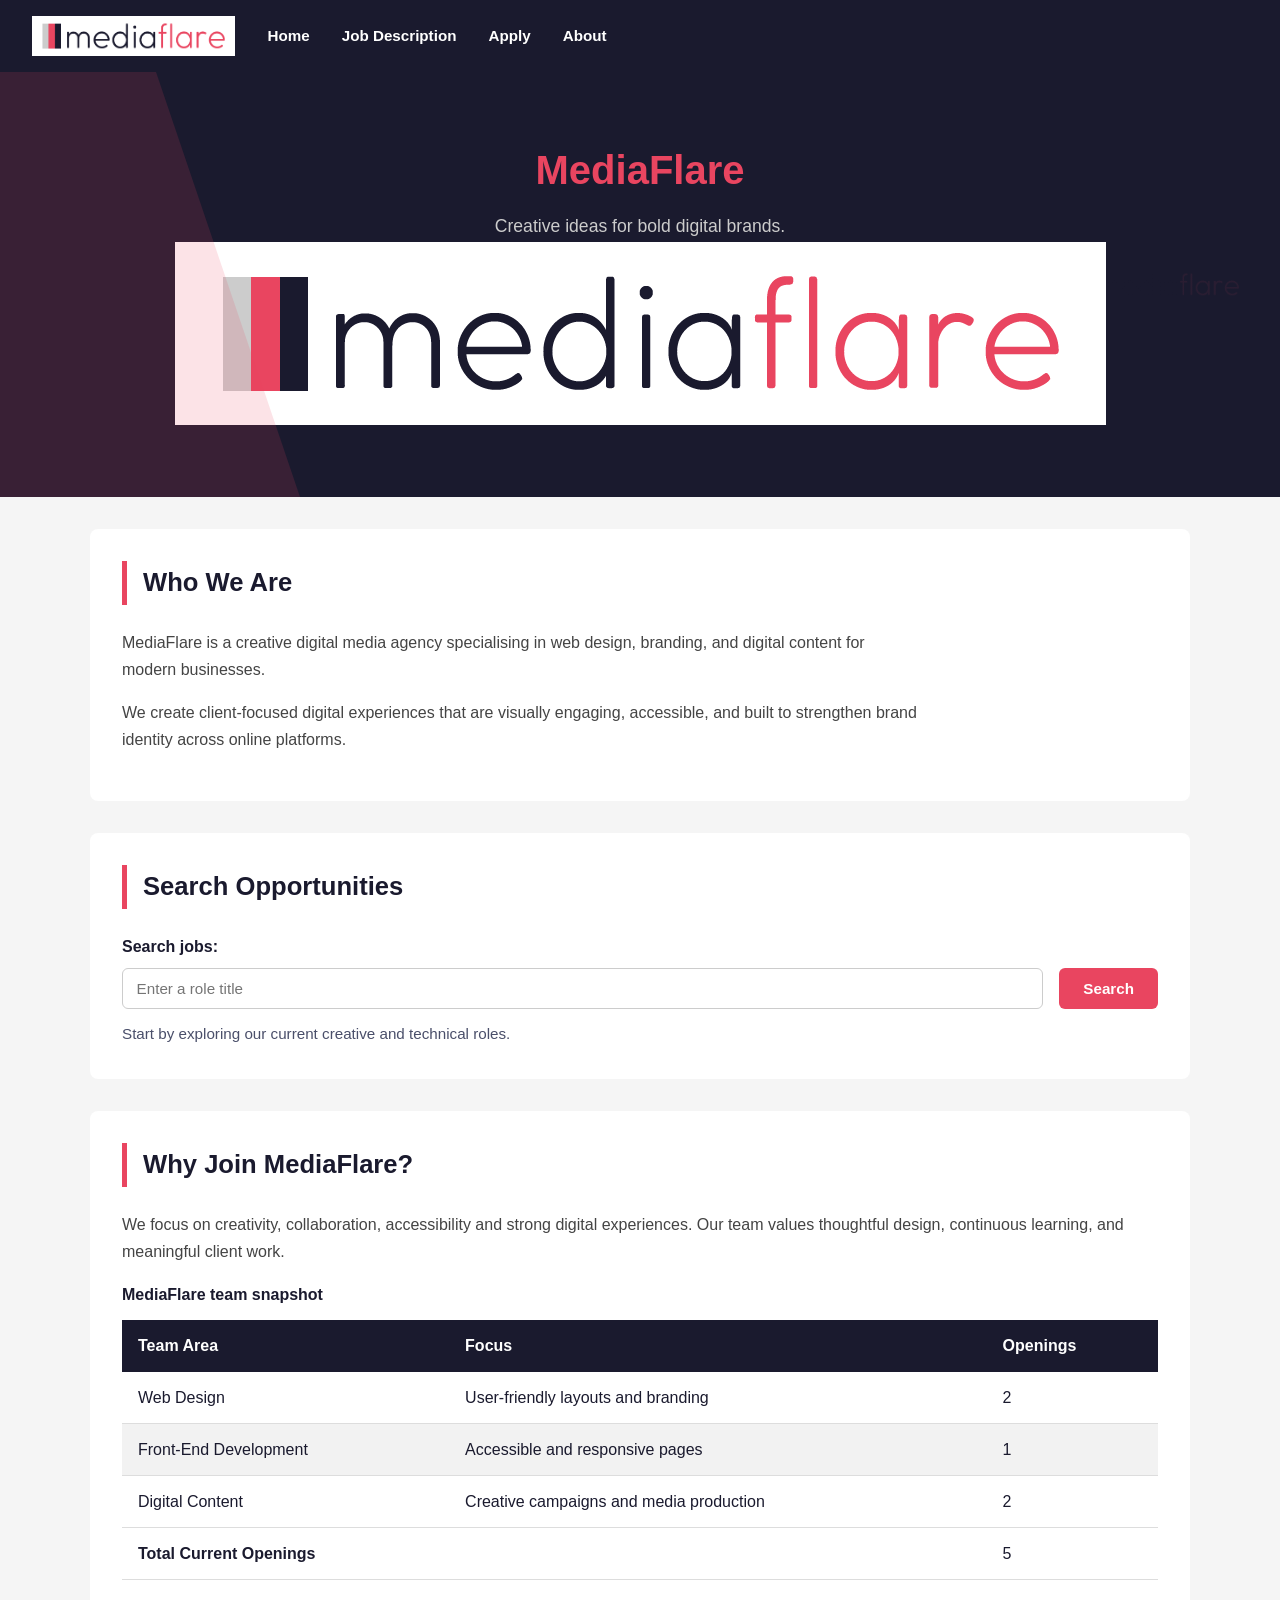
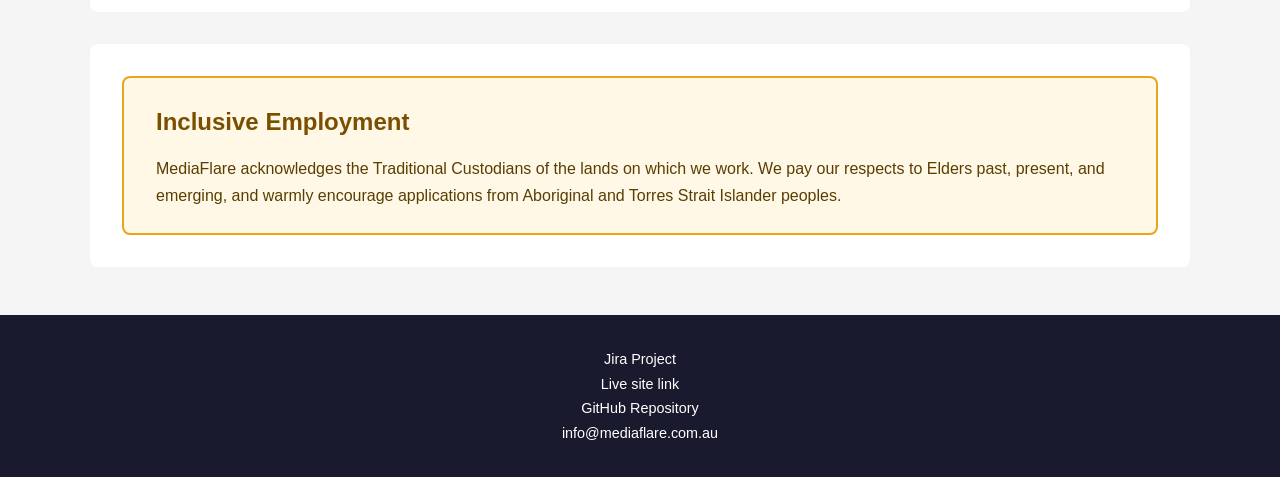
==== commit d77f8bc3: "Update index.html" ====
--- a/index.html
+++ b/index.html
@@ -7,6 +7,7 @@
     <meta name="author" content="Sam O'Connor">
     <title>Home - MediaFlare</title>
     <link rel="stylesheet" href="assets/style.css">
+    <link rel="icon" href="assets/favicon.ico">
 
     <style>
         .home-search-note {
@@ -32,6 +33,7 @@
         <div class="hero-shape" aria-hidden="true"></div>
         <h1>MediaFlare</h1>
         <p>Creative ideas for bold digital brands.</p>
+        <img src="assets/mediaflare_logo.svg" alt="MediaFlare logo" class="home-hero-image">
     </header>
 
     <main id="home-main">
--- a/assets/style.css
+++ b/assets/style.css
@@ -577,8 +577,8 @@
         linear-gradient(rgba(26, 26, 46, 0.92), rgba(26, 26, 46, 0.92)),
         url("mediaflare_logo_transparent_bg.svg");
     background-repeat: no-repeat, no-repeat;
-    background-position: center, right 3rem center;
-    background-size: cover, 230px;
+    background-position: center, right 2rem center;
+    background-size: cover, 180px;
 }
 
 #home-main {
@@ -693,8 +693,10 @@
 
 @media (max-width: 768px) {
     .home-hero {
-        background-position: center, center bottom 1rem;
-        background-size: cover, 160px;
+        background-image: linear-gradient(rgba(26, 26, 46, 0.92), rgba(26, 26, 46, 0.92));
+        background-repeat: no-repeat;
+        background-position: center;
+        background-size: cover;
     }
 
     .home-search-row {
